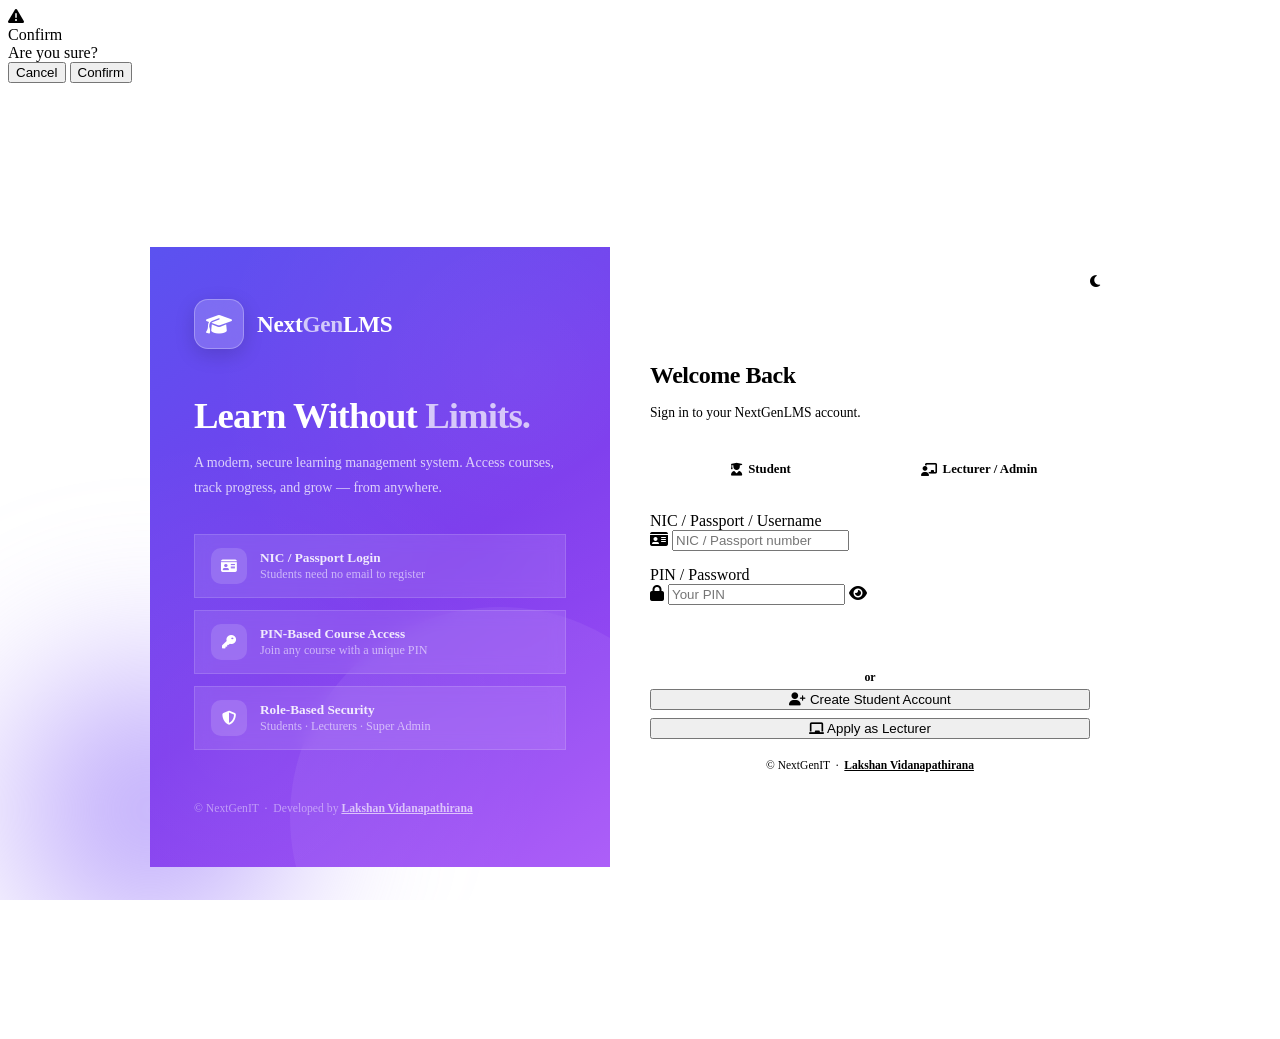
==== index.html @ 4969e079 "NextGenLMS V 1.0" ====
<!DOCTYPE html>
<html lang="en" data-theme="light">
<head>
<meta charset="UTF-8"/>
<meta name="viewport" content="width=device-width,initial-scale=1.0"/>
<title>NextGenLMS — Sign In</title>
<link rel="stylesheet" href="css/vars.css"/>
<link rel="stylesheet" href="css/components.css"/>
<link rel="stylesheet" href="https://cdnjs.cloudflare.com/ajax/libs/font-awesome/6.5.1/css/all.min.css"/>
<style>
.auth-root{min-height:100vh;display:flex;align-items:center;justify-content:center;padding:24px;position:relative;overflow:hidden;background:var(--bg)}
.bg-canvas{position:fixed;inset:0;pointer-events:none;z-index:0;overflow:hidden}
.bg-orb{position:absolute;border-radius:50%;filter:blur(70px)}
.bg-orb.o1{width:620px;height:620px;background:radial-gradient(circle,var(--p) 0%,transparent 65%);top:-200px;right:-150px;animation:orbF 22s ease-in-out infinite}
.bg-orb.o2{width:460px;height:460px;background:radial-gradient(circle,#a78bfa 0%,transparent 65%);bottom:-140px;left:-80px;animation:orbF 28s ease-in-out infinite reverse;animation-delay:-10s}
.bg-orb.o3{width:320px;height:320px;background:radial-gradient(circle,var(--acc) 0%,transparent 65%);top:45%;left:35%;animation:orbF 18s ease-in-out infinite;animation-delay:-6s;opacity:.25}
@keyframes orbF{0%{transform:translate(0,0) scale(1);opacity:.38}33%{transform:translate(28px,-18px) scale(1.06);opacity:.45}66%{transform:translate(-18px,14px) scale(.94);opacity:.3}100%{transform:translate(0,0) scale(1);opacity:.38}}
.bg-grid{position:fixed;inset:0;pointer-events:none;z-index:0;background-image:linear-gradient(var(--b1) 1px,transparent 1px),linear-gradient(90deg,var(--b1) 1px,transparent 1px);background-size:52px 52px;mask-image:radial-gradient(ellipse 80% 80% at 50% 50%,black 0%,transparent 100%)}
.particles{position:fixed;inset:0;pointer-events:none;z-index:0;overflow:hidden}
.particle{position:absolute;border-radius:50%;background:var(--p);opacity:0;animation:pRise linear infinite}
@keyframes pRise{0%{transform:translateY(100vh) scale(0);opacity:0}10%{opacity:.5}90%{opacity:.15}100%{transform:translateY(-10vh) scale(1.2);opacity:0}}
.auth-container{position:relative;z-index:1;display:flex;width:100%;max-width:980px;min-height:620px;border-radius:var(--r-xl);box-shadow:var(--sh-xl),0 0 0 1px var(--b1);overflow:hidden;animation:cIn .6s cubic-bezier(.34,1.56,.64,1) both}
@keyframes cIn{from{opacity:0;transform:scale(.93) translateY(22px)}to{opacity:1;transform:none}}
/* LEFT */
.auth-left{flex:1;background:linear-gradient(145deg,#5b52f0 0%,#7c3aed 55%,#a855f7 100%);padding:52px 44px;display:flex;flex-direction:column;justify-content:space-between;position:relative;overflow:hidden}
.auth-left::before{content:'';position:absolute;inset:0;background-image:radial-gradient(circle at 20% 80%,rgba(255,255,255,.07) 0%,transparent 50%),radial-gradient(circle at 80% 20%,rgba(255,255,255,.05) 0%,transparent 50%)}
.auth-left::after{content:'';position:absolute;width:420px;height:420px;border-radius:50%;background:rgba(255,255,255,.06);bottom:-160px;right:-100px}
.al-top{position:relative;z-index:1}
.al-logo{display:flex;align-items:center;gap:13px;margin-bottom:46px}
.al-logo-ico{width:48px;height:48px;border-radius:14px;background:rgba(255,255,255,.18);backdrop-filter:blur(10px);border:1.5px solid rgba(255,255,255,.28);display:flex;align-items:center;justify-content:center;font-size:1.3rem;color:#fff;box-shadow:0 6px 20px rgba(0,0,0,.15)}
.al-logo-txt{font-size:1.45rem;font-weight:900;color:#fff;letter-spacing:-.01em}
.al-logo-txt span{opacity:.7}
.al-h1{font-size:2.3rem;font-weight:900;color:#fff;line-height:1.15;margin-bottom:14px;letter-spacing:-.025em}
.al-h1 em{font-style:normal;opacity:.7}
.al-p{font-size:.875rem;color:rgba(255,255,255,.75);line-height:1.75;margin-bottom:34px}
.al-feats{display:flex;flex-direction:column;gap:12px}
.al-feat{display:flex;align-items:center;gap:13px;padding:13px 16px;background:rgba(255,255,255,.1);backdrop-filter:blur(8px);border:1px solid rgba(255,255,255,.14);border-radius:var(--r-sm);animation:featSlide .5s cubic-bezier(.4,0,.2,1) both}
.al-feat:nth-child(1){animation-delay:.18s}
.al-feat:nth-child(2){animation-delay:.3s}
.al-feat:nth-child(3){animation-delay:.42s}
@keyframes featSlide{from{opacity:0;transform:translateX(-18px)}to{opacity:1;transform:none}}
.al-feat-ico{width:36px;height:36px;border-radius:10px;background:rgba(255,255,255,.14);display:flex;align-items:center;justify-content:center;font-size:.88rem;color:#fff;flex-shrink:0}
.al-feat-txt{font-size:.83rem;font-weight:600;color:rgba(255,255,255,.88)}
.al-feat-txt span{display:block;font-weight:400;opacity:.65;font-size:.76rem;margin-top:1px}
.al-bot{position:relative;z-index:1;font-size:.73rem;color:rgba(255,255,255,.45)}
.al-bot a{color:rgba(255,255,255,.65);font-weight:700}
/* RIGHT */
.auth-right{width:440px;flex-shrink:0;background:var(--surface);display:flex;flex-direction:column;justify-content:center;padding:44px 40px;overflow-y:auto;position:relative}
.theme-corner{position:absolute;top:18px;right:18px;width:34px;height:34px;border-radius:var(--r-sm);background:var(--surface2);border:1.5px solid var(--b1);color:var(--tx2);cursor:pointer;font-size:.85rem;display:flex;align-items:center;justify-content:center;transition:all var(--t);z-index:10}
.theme-corner:hover{background:var(--surface3);color:var(--p)}
/* Form head */
.fh{margin-bottom:26px}
.fh h2{font-size:1.5rem;font-weight:900;color:var(--tx);margin-bottom:5px;letter-spacing:-.02em}
.fh p{font-size:.85rem;color:var(--tx2);line-height:1.5}
/* Role switcher */
.role-sw{display:flex;background:var(--surface2);border:1.5px solid var(--b1);border-radius:var(--r-sm);padding:4px;gap:4px;margin-bottom:22px}
.role-btn{flex:1;padding:9px 10px;border:none;background:transparent;color:var(--tx2);font-family:var(--ff-body);font-size:.8rem;font-weight:700;cursor:pointer;border-radius:var(--r-xs);transition:all var(--t);display:flex;align-items:center;justify-content:center;gap:6px}
.role-btn.active{background:var(--surface);color:var(--p);box-shadow:var(--sh-sm)}
/* Auth form */
.af{display:flex;flex-direction:column;gap:15px}
/* Submit */
.af-submit{width:100%;padding:13px 20px;font-size:.9rem;font-weight:800;border:none;border-radius:var(--r-sm);cursor:pointer;background:linear-gradient(135deg,var(--p),#8b5cf6);color:#fff;box-shadow:0 6px 24px var(--p-glow);transition:all var(--t);display:flex;align-items:center;justify-content:center;gap:9px;position:relative;overflow:hidden;letter-spacing:.01em;margin-top:4px}
.af-submit::before{content:'';position:absolute;inset:0;background:linear-gradient(90deg,transparent,rgba(255,255,255,.18),transparent);transform:translateX(-100%);transition:transform .55s}
.af-submit:hover::before{transform:translateX(100%)}
.af-submit:hover{box-shadow:0 10px 36px var(--p-glow);transform:translateY(-1px)}
.af-submit:active{transform:scale(.98)}
.af-submit:disabled{opacity:.5;cursor:not-allowed;transform:none;box-shadow:none}
/* Divider */
.af-div{display:flex;align-items:center;gap:12px;font-size:.74rem;color:var(--tx3);font-weight:600;margin:4px 0}
.af-div::before,.af-div::after{content:'';flex:1;height:1px;background:var(--b1)}
/* Switch */
.af-sw{text-align:center;font-size:.81rem;color:var(--tx2);margin-top:16px}
.af-sw a{color:var(--p);font-weight:700;cursor:pointer;transition:opacity var(--t)}
.af-sw a:hover{opacity:.75;text-decoration:underline}
/* Info banner */
.info-ban{background:rgba(255,201,60,.07);border:1px solid rgba(255,201,60,.22);border-radius:var(--r-sm);padding:12px 14px;font-size:.81rem;color:var(--tx2);line-height:1.55;display:flex;gap:9px;align-items:flex-start;margin-bottom:14px}
.info-ban i{color:var(--warning);flex-shrink:0;margin-top:1px}
/* View hide */
[data-view].hidden{display:none!important}
/* Mobile */
@media(max-width:820px){.auth-left{display:none}.auth-right{width:100%;padding:36px 28px;border-radius:0;min-height:100vh;justify-content:flex-start;padding-top:64px}.auth-container{border-radius:0;min-height:100vh;box-shadow:none}.auth-root{padding:0}}
@media(max-width:420px){.auth-right{padding:28px 18px;padding-top:54px}}
</style>
</head>
<body data-page="auth">
<div id="toast-wrap"></div>
<div class="confirm-overlay" id="conf-overlay">
  <div class="confirm-box">
    <div class="confirm-icon-ring danger"><i class="fa-solid fa-triangle-exclamation"></i></div>
    <div class="confirm-title" id="conf-title">Confirm</div>
    <div class="confirm-msg" id="conf-msg">Are you sure?</div>
    <div class="confirm-actions">
      <button class="btn btn-ghost" id="conf-cancel">Cancel</button>
      <button class="btn btn-danger" id="conf-ok">Confirm</button>
    </div>
  </div>
</div>
<div id="modals-root"></div>
<div id="sb-overlay" class="sb-overlay" onclick="closeSidebar()"></div>

<div class="bg-canvas">
  <div class="bg-orb o1"></div>
  <div class="bg-orb o2"></div>
  <div class="bg-orb o3"></div>
</div>
<div class="bg-grid"></div>
<div class="particles" id="particles"></div>

<div class="auth-root">
  <div class="auth-container">

    <!-- LEFT BRANDING -->
    <div class="auth-left">
      <div class="al-top">
        <div class="al-logo">
          <div class="al-logo-ico"><i class="fa-solid fa-graduation-cap"></i></div>
          <div class="al-logo-txt">Next<span>Gen</span>LMS</div>
        </div>
        <div class="al-h1">Learn Without <em>Limits.</em></div>
        <div class="al-p">A modern, secure learning management system. Access courses, track progress, and grow — from anywhere.</div>
        <div class="al-feats">
          <div class="al-feat">
            <div class="al-feat-ico"><i class="fa-solid fa-id-card"></i></div>
            <div class="al-feat-txt">NIC / Passport Login<span>Students need no email to register</span></div>
          </div>
          <div class="al-feat">
            <div class="al-feat-ico"><i class="fa-solid fa-key"></i></div>
            <div class="al-feat-txt">PIN-Based Course Access<span>Join any course with a unique PIN</span></div>
          </div>
          <div class="al-feat">
            <div class="al-feat-ico"><i class="fa-solid fa-shield-halved"></i></div>
            <div class="al-feat-txt">Role-Based Security<span>Students · Lecturers · Super Admin</span></div>
          </div>
        </div>
      </div>
      <div class="al-bot">
        © <span class="auto-year"></span> NextGenIT &nbsp;·&nbsp; Developed by
        <a href="https://lakshan.vercel.app/" target="_blank">Lakshan Vidanapathirana</a>
      </div>
    </div>

    <!-- RIGHT FORM -->
    <div class="auth-right">
      <button class="theme-corner" onclick="toggleTheme()" title="Toggle theme">
        <i class="fa-solid fa-moon" data-theme-icon></i>
      </button>

      <!-- ══ LOGIN ══ -->
      <div data-view="login">
        <div class="fh">
          <h2 id="form-title">Welcome Back</h2>
          <p id="form-sub">Sign in to your NextGenLMS account.</p>
        </div>
        <div class="role-sw">
          <button class="role-btn active" onclick="setLoginRole('student',this)">
            <i class="fa-solid fa-user-graduate"></i> Student
          </button>
          <button class="role-btn" onclick="setLoginRole('admin',this)">
            <i class="fa-solid fa-chalkboard-user"></i> Lecturer / Admin
          </button>
        </div>
        <div class="af">
          <div class="field">
            <label>NIC / Passport / Username</label>
            <div class="input-wrap">
              <i class="iico fa-solid fa-id-card"></i>
              <input class="input" id="l-id" type="text" placeholder="NIC / Passport number" autocomplete="username"/>
            </div>
          </div>
          <div class="field">
            <label>PIN / Password</label>
            <div class="input-wrap">
              <i class="iico fa-solid fa-lock"></i>
              <input class="input" id="l-pw" type="password" placeholder="Your PIN" autocomplete="current-password"/>
              <i class="fa-solid fa-eye input-suffix" onclick="togglePw('l-pw',this)"></i>
            </div>
          </div>
          <button class="af-submit" id="login-btn" onclick="doLogin()">
            <i class="fa-solid fa-right-to-bracket"></i> Sign In
          </button>
        </div>
        <div class="af-div">or</div>
        <div style="display:flex;flex-direction:column;gap:8px">
          <button class="btn btn-ghost btn-full" onclick="showView('reg-student')">
            <i class="fa-solid fa-user-plus"></i> Create Student Account
          </button>
          <button class="btn btn-glass btn-full" onclick="showView('reg-lecturer')">
            <i class="fa-solid fa-chalkboard"></i> Apply as Lecturer
          </button>
        </div>
        <div style="text-align:center;margin-top:20px;font-size:.72rem;color:var(--tx3)">
          © <span class="auto-year"></span> NextGenIT &nbsp;·&nbsp;
          <a href="https://lakshan.vercel.app/" target="_blank" style="color:var(--p);font-weight:700">Lakshan Vidanapathirana</a>
        </div>
      </div>

      <!-- ══ STUDENT REGISTER ══ -->
      <div data-view="reg-student" class="hidden">
        <div class="fh"><h2>Create Account</h2><p>Register with your NIC or Passport number.</p></div>
        <div class="af">
          <div class="field">
            <label>Full Name *</label>
            <div class="input-wrap"><i class="iico fa-solid fa-user"></i>
              <input class="input" id="sr-name" type="text" placeholder="e.g. Kavindu Perera"/>
            </div>
          </div>
          <div class="field">
            <label>NIC or Passport Number *</label>
            <div class="input-wrap"><i class="iico fa-solid fa-id-card"></i>
              <input class="input" id="sr-nic" type="text" placeholder="e.g. 200012345678"/>
            </div>
            <span class="hint">This becomes your login ID</span>
          </div>
          <div class="field">
            <label>Email <span style="font-weight:400;color:var(--tx3)">(optional)</span></label>
            <div class="input-wrap"><i class="iico fa-solid fa-envelope"></i>
              <input class="input" id="sr-email" type="email" placeholder="your@email.com"/>
            </div>
          </div>
          <div class="form-grid-2">
            <div class="field">
              <label>Create PIN *</label>
              <div class="input-wrap"><i class="iico fa-solid fa-key"></i>
                <input class="input" id="sr-pin" type="password" placeholder="Min 4 chars"/>
                <i class="fa-solid fa-eye input-suffix" onclick="togglePw('sr-pin',this)"></i>
              </div>
              <div class="pw-strength" id="sr-pw-strength">
                <div class="pw-bar"></div><div class="pw-bar"></div>
                <div class="pw-bar"></div><div class="pw-bar"></div>
              </div>
            </div>
            <div class="field">
              <label>Confirm PIN *</label>
              <div class="input-wrap"><i class="iico fa-solid fa-key"></i>
                <input class="input" id="sr-pin2" type="password" placeholder="Repeat"/>
              </div>
            </div>
          </div>
          <button class="af-submit" id="sreg-btn" onclick="doStudentRegister()">
            <i class="fa-solid fa-user-plus"></i> Create Account
          </button>
        </div>
        <div class="af-sw">Already have an account? <a onclick="showView('login')">Sign in</a></div>
      </div>

      <!-- ══ LECTURER REGISTER ══ -->
      <div data-view="reg-lecturer" class="hidden">
        <div class="fh"><h2>Apply as Lecturer</h2><p>Submit your application for Super Admin review.</p></div>
        <div class="info-ban">
          <i class="fa-solid fa-circle-info"></i>
          <span>After approval, a Super Admin will assign you an <strong>Admin ID</strong> to activate your account.</span>
        </div>
        <div class="af">
          <div class="form-grid-2">
            <div class="field"><label>Full Name *</label>
              <div class="input-wrap"><i class="iico fa-solid fa-user"></i>
                <input class="input" id="lr-name" type="text" placeholder="Dr. Jane Smith"/>
              </div>
            </div>
            <div class="field"><label>Username *</label>
              <div class="input-wrap"><i class="iico fa-solid fa-at"></i>
                <input class="input" id="lr-user" type="text" placeholder="jsmith"/>
              </div>
            </div>
          </div>
          <div class="form-grid-2">
            <div class="field"><label>Email</label>
              <div class="input-wrap"><i class="iico fa-solid fa-envelope"></i>
                <input class="input" id="lr-email" type="email" placeholder="lecturer@uni.edu"/>
              </div>
            </div>
            <div class="field"><label>Department</label>
              <div class="input-wrap"><i class="iico fa-solid fa-building"></i>
                <input class="input" id="lr-dept" type="text" placeholder="CS / Maths..."/>
              </div>
            </div>
          </div>
          <div class="form-grid-2">
            <div class="field"><label>Password *</label>
              <div class="input-wrap"><i class="iico fa-solid fa-lock"></i>
                <input class="input" id="lr-pw" type="password" placeholder="Min 6 chars"/>
                <i class="fa-solid fa-eye input-suffix" onclick="togglePw('lr-pw',this)"></i>
              </div>
              <div class="pw-strength" id="lr-pw-strength">
                <div class="pw-bar"></div><div class="pw-bar"></div>
                <div class="pw-bar"></div><div class="pw-bar"></div>
              </div>
            </div>
            <div class="field"><label>Confirm *</label>
              <div class="input-wrap"><i class="iico fa-solid fa-lock"></i>
                <input class="input" id="lr-pw2" type="password" placeholder="Repeat"/>
              </div>
            </div>
          </div>
          <button class="af-submit" id="lreg-btn" onclick="doLecturerRegister()">
            <i class="fa-solid fa-paper-plane"></i> Submit Application
          </button>
        </div>
        <div class="af-sw">Already approved? <a onclick="showView('login')">Sign in</a> &nbsp;·&nbsp; <a onclick="showView('reg-student')">Student register</a></div>
      </div>

    </div>
  </div>
</div>

<script src="js/core.js"></script>
<script src="js/auth.js"></script>
<script>
// Animated particles
(function(){
  const c = document.getElementById('particles');
  for(let i=0;i<20;i++){
    const p=document.createElement('div');
    p.className='particle';
    const s=Math.random()*5+2;
    p.style.cssText=`width:${s}px;height:${s}px;left:${Math.random()*100}%;animation-duration:${Math.random()*14+10}s;animation-delay:${Math.random()*-20}s`;
    c.appendChild(p);
  }
})();
</script>
</body>
</html>
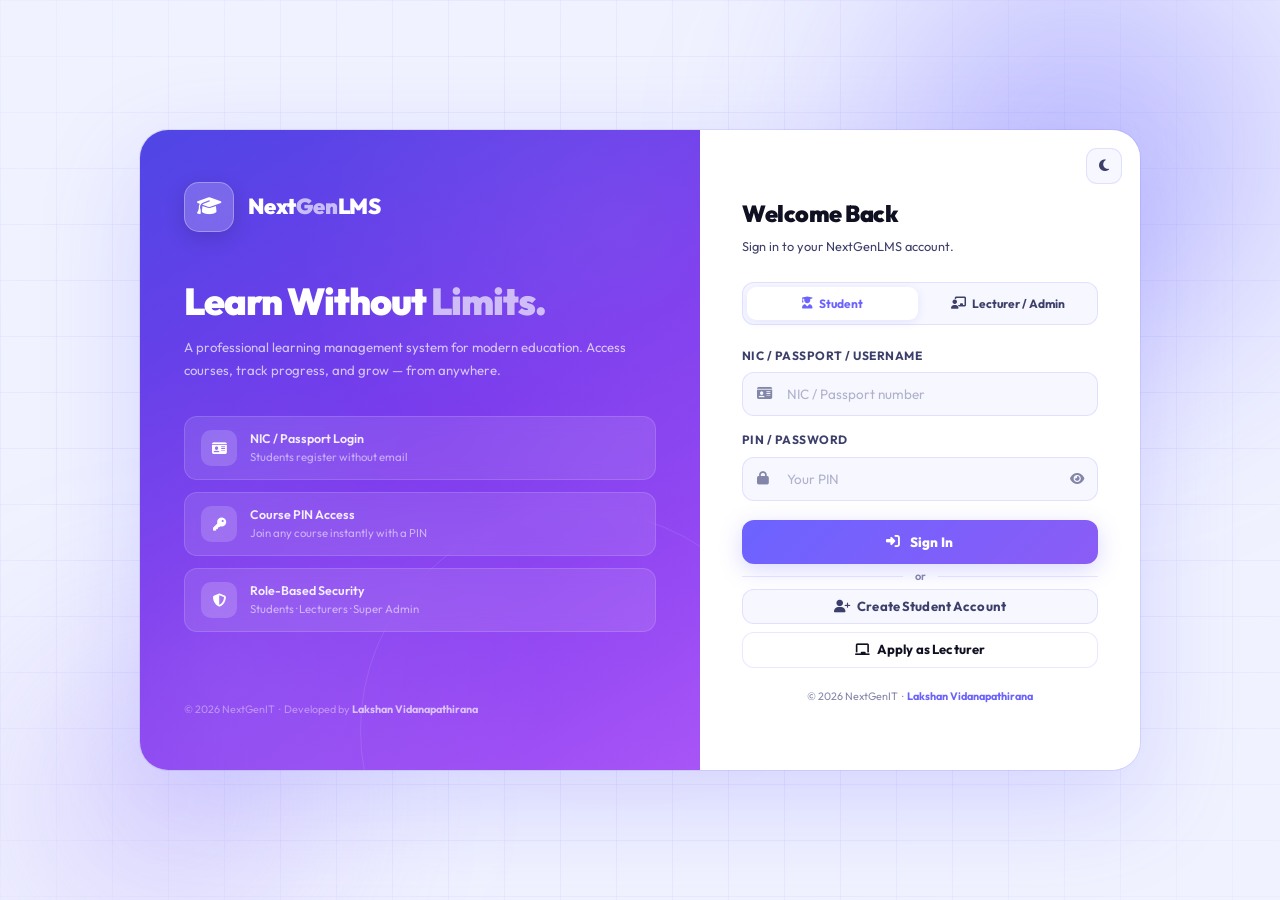
==== commit b10ad682: "NextGenLMS v4.0" ====
--- a/index.html
+++ b/index.html
@@ -8,78 +8,94 @@
 <link rel="stylesheet" href="css/components.css"/>
 <link rel="stylesheet" href="https://cdnjs.cloudflare.com/ajax/libs/font-awesome/6.5.1/css/all.min.css"/>
 <style>
-.auth-root{min-height:100vh;display:flex;align-items:center;justify-content:center;padding:24px;position:relative;overflow:hidden;background:var(--bg)}
-.bg-canvas{position:fixed;inset:0;pointer-events:none;z-index:0;overflow:hidden}
-.bg-orb{position:absolute;border-radius:50%;filter:blur(70px)}
-.bg-orb.o1{width:620px;height:620px;background:radial-gradient(circle,var(--p) 0%,transparent 65%);top:-200px;right:-150px;animation:orbF 22s ease-in-out infinite}
-.bg-orb.o2{width:460px;height:460px;background:radial-gradient(circle,#a78bfa 0%,transparent 65%);bottom:-140px;left:-80px;animation:orbF 28s ease-in-out infinite reverse;animation-delay:-10s}
-.bg-orb.o3{width:320px;height:320px;background:radial-gradient(circle,var(--acc) 0%,transparent 65%);top:45%;left:35%;animation:orbF 18s ease-in-out infinite;animation-delay:-6s;opacity:.25}
-@keyframes orbF{0%{transform:translate(0,0) scale(1);opacity:.38}33%{transform:translate(28px,-18px) scale(1.06);opacity:.45}66%{transform:translate(-18px,14px) scale(.94);opacity:.3}100%{transform:translate(0,0) scale(1);opacity:.38}}
-.bg-grid{position:fixed;inset:0;pointer-events:none;z-index:0;background-image:linear-gradient(var(--b1) 1px,transparent 1px),linear-gradient(90deg,var(--b1) 1px,transparent 1px);background-size:52px 52px;mask-image:radial-gradient(ellipse 80% 80% at 50% 50%,black 0%,transparent 100%)}
-.particles{position:fixed;inset:0;pointer-events:none;z-index:0;overflow:hidden}
-.particle{position:absolute;border-radius:50%;background:var(--p);opacity:0;animation:pRise linear infinite}
-@keyframes pRise{0%{transform:translateY(100vh) scale(0);opacity:0}10%{opacity:.5}90%{opacity:.15}100%{transform:translateY(-10vh) scale(1.2);opacity:0}}
-.auth-container{position:relative;z-index:1;display:flex;width:100%;max-width:980px;min-height:620px;border-radius:var(--r-xl);box-shadow:var(--sh-xl),0 0 0 1px var(--b1);overflow:hidden;animation:cIn .6s cubic-bezier(.34,1.56,.64,1) both}
-@keyframes cIn{from{opacity:0;transform:scale(.93) translateY(22px)}to{opacity:1;transform:none}}
-/* LEFT */
-.auth-left{flex:1;background:linear-gradient(145deg,#5b52f0 0%,#7c3aed 55%,#a855f7 100%);padding:52px 44px;display:flex;flex-direction:column;justify-content:space-between;position:relative;overflow:hidden}
-.auth-left::before{content:'';position:absolute;inset:0;background-image:radial-gradient(circle at 20% 80%,rgba(255,255,255,.07) 0%,transparent 50%),radial-gradient(circle at 80% 20%,rgba(255,255,255,.05) 0%,transparent 50%)}
-.auth-left::after{content:'';position:absolute;width:420px;height:420px;border-radius:50%;background:rgba(255,255,255,.06);bottom:-160px;right:-100px}
-.al-top{position:relative;z-index:1}
-.al-logo{display:flex;align-items:center;gap:13px;margin-bottom:46px}
-.al-logo-ico{width:48px;height:48px;border-radius:14px;background:rgba(255,255,255,.18);backdrop-filter:blur(10px);border:1.5px solid rgba(255,255,255,.28);display:flex;align-items:center;justify-content:center;font-size:1.3rem;color:#fff;box-shadow:0 6px 20px rgba(0,0,0,.15)}
-.al-logo-txt{font-size:1.45rem;font-weight:900;color:#fff;letter-spacing:-.01em}
-.al-logo-txt span{opacity:.7}
-.al-h1{font-size:2.3rem;font-weight:900;color:#fff;line-height:1.15;margin-bottom:14px;letter-spacing:-.025em}
-.al-h1 em{font-style:normal;opacity:.7}
-.al-p{font-size:.875rem;color:rgba(255,255,255,.75);line-height:1.75;margin-bottom:34px}
-.al-feats{display:flex;flex-direction:column;gap:12px}
-.al-feat{display:flex;align-items:center;gap:13px;padding:13px 16px;background:rgba(255,255,255,.1);backdrop-filter:blur(8px);border:1px solid rgba(255,255,255,.14);border-radius:var(--r-sm);animation:featSlide .5s cubic-bezier(.4,0,.2,1) both}
-.al-feat:nth-child(1){animation-delay:.18s}
-.al-feat:nth-child(2){animation-delay:.3s}
-.al-feat:nth-child(3){animation-delay:.42s}
-@keyframes featSlide{from{opacity:0;transform:translateX(-18px)}to{opacity:1;transform:none}}
-.al-feat-ico{width:36px;height:36px;border-radius:10px;background:rgba(255,255,255,.14);display:flex;align-items:center;justify-content:center;font-size:.88rem;color:#fff;flex-shrink:0}
-.al-feat-txt{font-size:.83rem;font-weight:600;color:rgba(255,255,255,.88)}
-.al-feat-txt span{display:block;font-weight:400;opacity:.65;font-size:.76rem;margin-top:1px}
-.al-bot{position:relative;z-index:1;font-size:.73rem;color:rgba(255,255,255,.45)}
-.al-bot a{color:rgba(255,255,255,.65);font-weight:700}
-/* RIGHT */
-.auth-right{width:440px;flex-shrink:0;background:var(--surface);display:flex;flex-direction:column;justify-content:center;padding:44px 40px;overflow-y:auto;position:relative}
-.theme-corner{position:absolute;top:18px;right:18px;width:34px;height:34px;border-radius:var(--r-sm);background:var(--surface2);border:1.5px solid var(--b1);color:var(--tx2);cursor:pointer;font-size:.85rem;display:flex;align-items:center;justify-content:center;transition:all var(--t);z-index:10}
-.theme-corner:hover{background:var(--surface3);color:var(--p)}
+*,*::before,*::after{box-sizing:border-box;margin:0;padding:0}
+body{font-family:var(--ff-body);background:var(--bg);color:var(--tx);min-height:100vh;overflow-x:hidden}
+
+/* ── ANIMATED BACKGROUND ── */
+.bg-wrap{position:fixed;inset:0;z-index:0;overflow:hidden;pointer-events:none}
+.orb{position:absolute;border-radius:50%;filter:blur(80px);animation:orbPulse ease-in-out infinite}
+.orb1{width:700px;height:700px;background:radial-gradient(circle,rgba(108,99,255,.45) 0%,transparent 65%);top:-200px;right:-150px;animation-duration:20s}
+.orb2{width:500px;height:500px;background:radial-gradient(circle,rgba(167,139,250,.35) 0%,transparent 65%);bottom:-150px;left:-80px;animation-duration:26s;animation-delay:-9s}
+.orb3{width:350px;height:350px;background:radial-gradient(circle,rgba(255,107,107,.25) 0%,transparent 65%);top:40%;left:35%;animation-duration:17s;animation-delay:-4s}
+@keyframes orbPulse{0%{transform:translate(0,0) scale(1)}33%{transform:translate(24px,-18px) scale(1.07)}66%{transform:translate(-18px,14px) scale(.93)}100%{transform:translate(0,0) scale(1)}}
+.bg-grid{position:fixed;inset:0;z-index:0;pointer-events:none;background-image:linear-gradient(var(--b1) 1px,transparent 1px),linear-gradient(90deg,var(--b1) 1px,transparent 1px);background-size:56px 56px;mask-image:radial-gradient(ellipse 85% 85% at 50% 50%,black 0%,transparent 100%)}
+.particle{position:absolute;border-radius:50%;background:var(--p);opacity:0;animation:pUp linear infinite}
+@keyframes pUp{0%{transform:translateY(100vh) scale(0);opacity:0}8%{opacity:.55}92%{opacity:.1}100%{transform:translateY(-8vh) scale(1.3);opacity:0}}
+
+/* ── LAYOUT ── */
+.auth-page{min-height:100vh;display:flex;align-items:center;justify-content:center;padding:24px;position:relative;z-index:1}
+.auth-card{display:flex;width:100%;max-width:1000px;min-height:640px;border-radius:28px;overflow:hidden;box-shadow:0 32px 100px rgba(108,99,255,.22),0 0 0 1px var(--b1);animation:cardIn .65s cubic-bezier(.34,1.56,.64,1) both}
+@keyframes cardIn{from{opacity:0;transform:scale(.92) translateY(24px)}to{opacity:1;transform:none}}
+
+/* ── LEFT BRAND PANEL ── */
+.brand-panel{flex:1;background:linear-gradient(150deg,#4f46e5 0%,#7c3aed 50%,#a855f7 100%);padding:52px 44px;display:flex;flex-direction:column;justify-content:space-between;position:relative;overflow:hidden}
+.brand-panel::before{content:'';position:absolute;inset:0;background-image:radial-gradient(circle at 15% 85%,rgba(255,255,255,.08) 0%,transparent 45%),radial-gradient(circle at 85% 15%,rgba(255,255,255,.06) 0%,transparent 45%)}
+.brand-panel::after{content:'';position:absolute;width:440px;height:440px;border-radius:50%;border:1px solid rgba(255,255,255,.1);bottom:-180px;right:-100px}
+.bp-inner{position:relative;z-index:1}
+.bp-logo{display:flex;align-items:center;gap:14px;margin-bottom:48px;animation:slideR .5s .1s both}
+.bp-logo-ico{width:50px;height:50px;border-radius:15px;background:rgba(255,255,255,.2);backdrop-filter:blur(10px);border:1.5px solid rgba(255,255,255,.3);display:flex;align-items:center;justify-content:center;font-size:1.3rem;color:#fff;box-shadow:0 6px 20px rgba(0,0,0,.15)}
+.bp-logo-txt{font-size:1.45rem;font-weight:900;color:#fff;letter-spacing:-.01em}
+.bp-logo-txt span{opacity:.65}
+.bp-h1{font-size:2.5rem;font-weight:900;color:#fff;line-height:1.12;letter-spacing:-.03em;margin-bottom:14px;animation:slideR .5s .18s both}
+.bp-h1 em{font-style:normal;opacity:.65}
+.bp-p{font-size:.88rem;color:rgba(255,255,255,.7);line-height:1.75;margin-bottom:34px;animation:slideR .5s .26s both}
+.bp-feats{display:flex;flex-direction:column;gap:12px}
+.bp-feat{display:flex;align-items:center;gap:13px;padding:13px 16px;background:rgba(255,255,255,.1);backdrop-filter:blur(8px);border:1px solid rgba(255,255,255,.14);border-radius:13px;animation:slideR .5s both}
+.bp-feat:nth-child(1){animation-delay:.34s}
+.bp-feat:nth-child(2){animation-delay:.44s}
+.bp-feat:nth-child(3){animation-delay:.54s}
+@keyframes slideR{from{opacity:0;transform:translateX(-20px)}to{opacity:1;transform:none}}
+.bp-feat-ico{width:36px;height:36px;border-radius:10px;background:rgba(255,255,255,.16);display:flex;align-items:center;justify-content:center;font-size:.88rem;color:#fff;flex-shrink:0}
+.bp-feat-txt{font-size:.83rem;font-weight:600;color:rgba(255,255,255,.9);line-height:1.4}
+.bp-feat-txt span{display:block;font-weight:400;opacity:.6;font-size:.76rem;margin-top:2px}
+.bp-foot{position:relative;z-index:1;font-size:.72rem;color:rgba(255,255,255,.4)}
+.bp-foot a{color:rgba(255,255,255,.65);font-weight:700}
+
+/* ── RIGHT FORM PANEL ── */
+.form-panel{width:440px;flex-shrink:0;background:var(--surface);display:flex;flex-direction:column;justify-content:center;padding:46px 42px;overflow-y:auto;position:relative}
+.theme-toggle{position:absolute;top:18px;right:18px;width:36px;height:36px;border-radius:11px;background:var(--surface2);border:1.5px solid var(--b1);color:var(--tx2);cursor:pointer;font-size:.9rem;display:flex;align-items:center;justify-content:center;transition:all .2s;z-index:10}
+.theme-toggle:hover{background:var(--p-glass);color:var(--p);border-color:var(--b2)}
+
 /* Form head */
-.fh{margin-bottom:26px}
-.fh h2{font-size:1.5rem;font-weight:900;color:var(--tx);margin-bottom:5px;letter-spacing:-.02em}
-.fh p{font-size:.85rem;color:var(--tx2);line-height:1.5}
-/* Role switcher */
-.role-sw{display:flex;background:var(--surface2);border:1.5px solid var(--b1);border-radius:var(--r-sm);padding:4px;gap:4px;margin-bottom:22px}
-.role-btn{flex:1;padding:9px 10px;border:none;background:transparent;color:var(--tx2);font-family:var(--ff-body);font-size:.8rem;font-weight:700;cursor:pointer;border-radius:var(--r-xs);transition:all var(--t);display:flex;align-items:center;justify-content:center;gap:6px}
-.role-btn.active{background:var(--surface);color:var(--p);box-shadow:var(--sh-sm)}
-/* Auth form */
-.af{display:flex;flex-direction:column;gap:15px}
+.fhd{margin-bottom:26px}
+.fhd h2{font-size:1.55rem;font-weight:900;color:var(--tx);margin-bottom:5px;letter-spacing:-.02em}
+.fhd p{font-size:.85rem;color:var(--tx2);line-height:1.5}
+
+/* Role tabs */
+.role-tabs{display:flex;background:var(--surface2);border:1.5px solid var(--b1);border-radius:12px;padding:4px;gap:4px;margin-bottom:22px}
+.role-tab{flex:1;padding:9px 10px;border:none;background:transparent;color:var(--tx2);font-family:var(--ff-body);font-size:.8rem;font-weight:700;cursor:pointer;border-radius:9px;transition:all .2s;display:flex;align-items:center;justify-content:center;gap:6px}
+.role-tab.active{background:var(--surface);color:var(--p);box-shadow:0 2px 10px var(--p-glass)}
+
+/* Fields */
+.auth-fields{display:flex;flex-direction:column;gap:15px}
+
 /* Submit */
-.af-submit{width:100%;padding:13px 20px;font-size:.9rem;font-weight:800;border:none;border-radius:var(--r-sm);cursor:pointer;background:linear-gradient(135deg,var(--p),#8b5cf6);color:#fff;box-shadow:0 6px 24px var(--p-glow);transition:all var(--t);display:flex;align-items:center;justify-content:center;gap:9px;position:relative;overflow:hidden;letter-spacing:.01em;margin-top:4px}
-.af-submit::before{content:'';position:absolute;inset:0;background:linear-gradient(90deg,transparent,rgba(255,255,255,.18),transparent);transform:translateX(-100%);transition:transform .55s}
-.af-submit:hover::before{transform:translateX(100%)}
-.af-submit:hover{box-shadow:0 10px 36px var(--p-glow);transform:translateY(-1px)}
-.af-submit:active{transform:scale(.98)}
-.af-submit:disabled{opacity:.5;cursor:not-allowed;transform:none;box-shadow:none}
+.auth-btn{width:100%;padding:13px;font-size:.9rem;font-weight:800;border:none;border-radius:12px;cursor:pointer;background:linear-gradient(135deg,var(--p),#8b5cf6);color:#fff;box-shadow:0 6px 22px var(--p-glow);transition:all .22s;display:flex;align-items:center;justify-content:center;gap:9px;position:relative;overflow:hidden;margin-top:4px;letter-spacing:.01em}
+.auth-btn::before{content:'';position:absolute;inset:0;background:linear-gradient(90deg,transparent,rgba(255,255,255,.18),transparent);transform:translateX(-100%);transition:transform .5s}
+.auth-btn:hover::before{transform:translateX(100%)}
+.auth-btn:hover{box-shadow:0 10px 36px var(--p-glow);transform:translateY(-1px)}
+.auth-btn:active{transform:scale(.98)}
+.auth-btn:disabled{opacity:.5;cursor:not-allowed;transform:none;box-shadow:none}
+
 /* Divider */
-.af-div{display:flex;align-items:center;gap:12px;font-size:.74rem;color:var(--tx3);font-weight:600;margin:4px 0}
-.af-div::before,.af-div::after{content:'';flex:1;height:1px;background:var(--b1)}
-/* Switch */
-.af-sw{text-align:center;font-size:.81rem;color:var(--tx2);margin-top:16px}
-.af-sw a{color:var(--p);font-weight:700;cursor:pointer;transition:opacity var(--t)}
-.af-sw a:hover{opacity:.75;text-decoration:underline}
-/* Info banner */
-.info-ban{background:rgba(255,201,60,.07);border:1px solid rgba(255,201,60,.22);border-radius:var(--r-sm);padding:12px 14px;font-size:.81rem;color:var(--tx2);line-height:1.55;display:flex;gap:9px;align-items:flex-start;margin-bottom:14px}
-.info-ban i{color:var(--warning);flex-shrink:0;margin-top:1px}
-/* View hide */
+.or-div{display:flex;align-items:center;gap:12px;font-size:.74rem;color:var(--tx3);font-weight:600;margin:4px 0}
+.or-div::before,.or-div::after{content:'';flex:1;height:1px;background:var(--b1)}
+
+/* Switch text */
+.auth-sw{text-align:center;font-size:.82rem;color:var(--tx2);margin-top:16px}
+.auth-sw a{color:var(--p);font-weight:700;cursor:pointer;transition:opacity .2s}
+.auth-sw a:hover{opacity:.7;text-decoration:underline}
+
+/* Info box */
+.info-box{background:rgba(255,201,60,.07);border:1px solid rgba(255,201,60,.22);border-radius:10px;padding:12px 14px;font-size:.8rem;color:var(--tx2);line-height:1.55;display:flex;gap:9px;align-items:flex-start;margin-bottom:14px}
+.info-box i{color:var(--warning);flex-shrink:0;margin-top:1px}
+
+/* View */
 [data-view].hidden{display:none!important}
+
 /* Mobile */
-@media(max-width:820px){.auth-left{display:none}.auth-right{width:100%;padding:36px 28px;border-radius:0;min-height:100vh;justify-content:flex-start;padding-top:64px}.auth-container{border-radius:0;min-height:100vh;box-shadow:none}.auth-root{padding:0}}
-@media(max-width:420px){.auth-right{padding:28px 18px;padding-top:54px}}
+@media(max-width:820px){.brand-panel{display:none}.form-panel{width:100%;padding:36px 26px;border-radius:0;min-height:100vh;justify-content:flex-start;padding-top:64px}.auth-card{border-radius:0;min-height:100vh;box-shadow:none}.auth-page{padding:0}}
+@media(max-width:420px){.form-panel{padding:28px 18px;padding-top:54px}}
 </style>
 </head>
 <body data-page="auth">
@@ -98,95 +114,75 @@
 <div id="modals-root"></div>
 <div id="sb-overlay" class="sb-overlay" onclick="closeSidebar()"></div>
 
-<div class="bg-canvas">
-  <div class="bg-orb o1"></div>
-  <div class="bg-orb o2"></div>
-  <div class="bg-orb o3"></div>
+<!-- BG -->
+<div class="bg-wrap">
+  <div class="orb orb1"></div>
+  <div class="orb orb2"></div>
+  <div class="orb orb3"></div>
 </div>
 <div class="bg-grid"></div>
-<div class="particles" id="particles"></div>
-
-<div class="auth-root">
-  <div class="auth-container">
-
-    <!-- LEFT BRANDING -->
-    <div class="auth-left">
-      <div class="al-top">
-        <div class="al-logo">
-          <div class="al-logo-ico"><i class="fa-solid fa-graduation-cap"></i></div>
-          <div class="al-logo-txt">Next<span>Gen</span>LMS</div>
-        </div>
-        <div class="al-h1">Learn Without <em>Limits.</em></div>
-        <div class="al-p">A modern, secure learning management system. Access courses, track progress, and grow — from anywhere.</div>
-        <div class="al-feats">
-          <div class="al-feat">
-            <div class="al-feat-ico"><i class="fa-solid fa-id-card"></i></div>
-            <div class="al-feat-txt">NIC / Passport Login<span>Students need no email to register</span></div>
-          </div>
-          <div class="al-feat">
-            <div class="al-feat-ico"><i class="fa-solid fa-key"></i></div>
-            <div class="al-feat-txt">PIN-Based Course Access<span>Join any course with a unique PIN</span></div>
-          </div>
-          <div class="al-feat">
-            <div class="al-feat-ico"><i class="fa-solid fa-shield-halved"></i></div>
-            <div class="al-feat-txt">Role-Based Security<span>Students · Lecturers · Super Admin</span></div>
-          </div>
-        </div>
-      </div>
-      <div class="al-bot">
+<div id="particles-wrap" style="position:fixed;inset:0;pointer-events:none;z-index:0;overflow:hidden"></div>
+
+<div class="auth-page">
+  <div class="auth-card">
+
+    <!-- BRAND -->
+    <div class="brand-panel">
+      <div class="bp-inner">
+        <div class="bp-logo">
+          <div class="bp-logo-ico"><i class="fa-solid fa-graduation-cap"></i></div>
+          <div class="bp-logo-txt">Next<span>Gen</span>LMS</div>
+        </div>
+        <div class="bp-h1">Learn Without <em>Limits.</em></div>
+        <div class="bp-p">A professional learning management system for modern education. Access courses, track progress, and grow — from anywhere.</div>
+        <div class="bp-feats">
+          <div class="bp-feat"><div class="bp-feat-ico"><i class="fa-solid fa-id-card"></i></div><div class="bp-feat-txt">NIC / Passport Login<span>Students register without email</span></div></div>
+          <div class="bp-feat"><div class="bp-feat-ico"><i class="fa-solid fa-key"></i></div><div class="bp-feat-txt">Course PIN Access<span>Join any course instantly with a PIN</span></div></div>
+          <div class="bp-feat"><div class="bp-feat-ico"><i class="fa-solid fa-shield-halved"></i></div><div class="bp-feat-txt">Role-Based Security<span>Students · Lecturers · Super Admin</span></div></div>
+        </div>
+      </div>
+      <div class="bp-foot">
         © <span class="auto-year"></span> NextGenIT &nbsp;·&nbsp; Developed by
         <a href="https://lakshan.vercel.app/" target="_blank">Lakshan Vidanapathirana</a>
       </div>
     </div>
 
-    <!-- RIGHT FORM -->
-    <div class="auth-right">
-      <button class="theme-corner" onclick="toggleTheme()" title="Toggle theme">
+    <!-- FORM PANEL -->
+    <div class="form-panel">
+      <button class="theme-toggle" onclick="toggleTheme()" title="Toggle theme">
         <i class="fa-solid fa-moon" data-theme-icon></i>
       </button>
 
-      <!-- ══ LOGIN ══ -->
+      <!-- ═══ LOGIN ═══ -->
       <div data-view="login">
-        <div class="fh">
+        <div class="fhd">
           <h2 id="form-title">Welcome Back</h2>
           <p id="form-sub">Sign in to your NextGenLMS account.</p>
         </div>
-        <div class="role-sw">
-          <button class="role-btn active" onclick="setLoginRole('student',this)">
-            <i class="fa-solid fa-user-graduate"></i> Student
-          </button>
-          <button class="role-btn" onclick="setLoginRole('admin',this)">
-            <i class="fa-solid fa-chalkboard-user"></i> Lecturer / Admin
-          </button>
-        </div>
-        <div class="af">
+        <div class="role-tabs">
+          <button class="role-tab active" onclick="setLoginRole('student',this)"><i class="fa-solid fa-user-graduate"></i> Student</button>
+          <button class="role-tab" onclick="setLoginRole('admin',this)"><i class="fa-solid fa-chalkboard-user"></i> Lecturer / Admin</button>
+        </div>
+        <div class="auth-fields">
           <div class="field">
             <label>NIC / Passport / Username</label>
-            <div class="input-wrap">
-              <i class="iico fa-solid fa-id-card"></i>
+            <div class="input-wrap"><i class="iico fa-solid fa-id-card"></i>
               <input class="input" id="l-id" type="text" placeholder="NIC / Passport number" autocomplete="username"/>
             </div>
           </div>
           <div class="field">
             <label>PIN / Password</label>
-            <div class="input-wrap">
-              <i class="iico fa-solid fa-lock"></i>
+            <div class="input-wrap"><i class="iico fa-solid fa-lock"></i>
               <input class="input" id="l-pw" type="password" placeholder="Your PIN" autocomplete="current-password"/>
               <i class="fa-solid fa-eye input-suffix" onclick="togglePw('l-pw',this)"></i>
             </div>
           </div>
-          <button class="af-submit" id="login-btn" onclick="doLogin()">
-            <i class="fa-solid fa-right-to-bracket"></i> Sign In
-          </button>
-        </div>
-        <div class="af-div">or</div>
+          <button class="auth-btn" id="login-btn" onclick="doLogin()"><i class="fa-solid fa-right-to-bracket"></i> Sign In</button>
+        </div>
+        <div class="or-div">or</div>
         <div style="display:flex;flex-direction:column;gap:8px">
-          <button class="btn btn-ghost btn-full" onclick="showView('reg-student')">
-            <i class="fa-solid fa-user-plus"></i> Create Student Account
-          </button>
-          <button class="btn btn-glass btn-full" onclick="showView('reg-lecturer')">
-            <i class="fa-solid fa-chalkboard"></i> Apply as Lecturer
-          </button>
+          <button class="btn btn-ghost btn-full" onclick="showView('reg-student')"><i class="fa-solid fa-user-plus"></i> Create Student Account</button>
+          <button class="btn btn-glass btn-full" onclick="showView('reg-lecturer')"><i class="fa-solid fa-chalkboard"></i> Apply as Lecturer</button>
         </div>
         <div style="text-align:center;margin-top:20px;font-size:.72rem;color:var(--tx3)">
           © <span class="auto-year"></span> NextGenIT &nbsp;·&nbsp;
@@ -194,111 +190,43 @@
         </div>
       </div>
 
-      <!-- ══ STUDENT REGISTER ══ -->
+      <!-- ═══ STUDENT REGISTER ═══ -->
       <div data-view="reg-student" class="hidden">
-        <div class="fh"><h2>Create Account</h2><p>Register with your NIC or Passport number.</p></div>
-        <div class="af">
-          <div class="field">
-            <label>Full Name *</label>
-            <div class="input-wrap"><i class="iico fa-solid fa-user"></i>
-              <input class="input" id="sr-name" type="text" placeholder="e.g. Kavindu Perera"/>
-            </div>
-          </div>
-          <div class="field">
-            <label>NIC or Passport Number *</label>
-            <div class="input-wrap"><i class="iico fa-solid fa-id-card"></i>
-              <input class="input" id="sr-nic" type="text" placeholder="e.g. 200012345678"/>
-            </div>
-            <span class="hint">This becomes your login ID</span>
-          </div>
-          <div class="field">
-            <label>Email <span style="font-weight:400;color:var(--tx3)">(optional)</span></label>
-            <div class="input-wrap"><i class="iico fa-solid fa-envelope"></i>
-              <input class="input" id="sr-email" type="email" placeholder="your@email.com"/>
-            </div>
-          </div>
-          <div class="form-grid-2">
-            <div class="field">
-              <label>Create PIN *</label>
-              <div class="input-wrap"><i class="iico fa-solid fa-key"></i>
-                <input class="input" id="sr-pin" type="password" placeholder="Min 4 chars"/>
-                <i class="fa-solid fa-eye input-suffix" onclick="togglePw('sr-pin',this)"></i>
-              </div>
-              <div class="pw-strength" id="sr-pw-strength">
-                <div class="pw-bar"></div><div class="pw-bar"></div>
-                <div class="pw-bar"></div><div class="pw-bar"></div>
-              </div>
-            </div>
-            <div class="field">
-              <label>Confirm PIN *</label>
-              <div class="input-wrap"><i class="iico fa-solid fa-key"></i>
-                <input class="input" id="sr-pin2" type="password" placeholder="Repeat"/>
-              </div>
-            </div>
-          </div>
-          <button class="af-submit" id="sreg-btn" onclick="doStudentRegister()">
-            <i class="fa-solid fa-user-plus"></i> Create Account
-          </button>
-        </div>
-        <div class="af-sw">Already have an account? <a onclick="showView('login')">Sign in</a></div>
-      </div>
-
-      <!-- ══ LECTURER REGISTER ══ -->
+        <div class="fhd"><h2>Create Account</h2><p>Register with your NIC or Passport number.</p></div>
+        <div class="auth-fields">
+          <div class="field"><label>Full Name *</label><div class="input-wrap"><i class="iico fa-solid fa-user"></i><input class="input" id="sr-name" placeholder="e.g. Kavindu Perera"/></div></div>
+          <div class="field"><label>NIC or Passport *</label><div class="input-wrap"><i class="iico fa-solid fa-id-card"></i><input class="input" id="sr-nic" placeholder="200012345678"/></div><span class="hint">This becomes your login ID</span></div>
+          <div class="field"><label>Email <span style="font-weight:400;color:var(--tx3)">(optional)</span></label><div class="input-wrap"><i class="iico fa-solid fa-envelope"></i><input class="input" type="email" id="sr-email" placeholder="your@email.com"/></div></div>
+          <div class="form-grid-2">
+            <div class="field"><label>Create PIN *</label><div class="input-wrap"><i class="iico fa-solid fa-key"></i><input class="input" type="password" id="sr-pin" placeholder="Min 4 chars"/><i class="fa-solid fa-eye input-suffix" onclick="togglePw('sr-pin',this)"></i></div><div class="pw-strength" id="sr-pw-str"><div class="pw-bar"></div><div class="pw-bar"></div><div class="pw-bar"></div><div class="pw-bar"></div></div></div>
+            <div class="field"><label>Confirm PIN *</label><div class="input-wrap"><i class="iico fa-solid fa-key"></i><input class="input" type="password" id="sr-pin2" placeholder="Repeat"/></div></div>
+          </div>
+          <button class="auth-btn" id="sreg-btn" onclick="doStudentRegister()"><i class="fa-solid fa-user-plus"></i> Create Account</button>
+        </div>
+        <div class="auth-sw">Already registered? <a onclick="showView('login')">Sign in</a></div>
+      </div>
+
+      <!-- ═══ LECTURER APPLY ═══ -->
       <div data-view="reg-lecturer" class="hidden">
-        <div class="fh"><h2>Apply as Lecturer</h2><p>Submit your application for Super Admin review.</p></div>
-        <div class="info-ban">
-          <i class="fa-solid fa-circle-info"></i>
-          <span>After approval, a Super Admin will assign you an <strong>Admin ID</strong> to activate your account.</span>
-        </div>
-        <div class="af">
-          <div class="form-grid-2">
-            <div class="field"><label>Full Name *</label>
-              <div class="input-wrap"><i class="iico fa-solid fa-user"></i>
-                <input class="input" id="lr-name" type="text" placeholder="Dr. Jane Smith"/>
-              </div>
-            </div>
-            <div class="field"><label>Username *</label>
-              <div class="input-wrap"><i class="iico fa-solid fa-at"></i>
-                <input class="input" id="lr-user" type="text" placeholder="jsmith"/>
-              </div>
-            </div>
-          </div>
-          <div class="form-grid-2">
-            <div class="field"><label>Email</label>
-              <div class="input-wrap"><i class="iico fa-solid fa-envelope"></i>
-                <input class="input" id="lr-email" type="email" placeholder="lecturer@uni.edu"/>
-              </div>
-            </div>
-            <div class="field"><label>Department</label>
-              <div class="input-wrap"><i class="iico fa-solid fa-building"></i>
-                <input class="input" id="lr-dept" type="text" placeholder="CS / Maths..."/>
-              </div>
-            </div>
-          </div>
-          <div class="form-grid-2">
-            <div class="field"><label>Password *</label>
-              <div class="input-wrap"><i class="iico fa-solid fa-lock"></i>
-                <input class="input" id="lr-pw" type="password" placeholder="Min 6 chars"/>
-                <i class="fa-solid fa-eye input-suffix" onclick="togglePw('lr-pw',this)"></i>
-              </div>
-              <div class="pw-strength" id="lr-pw-strength">
-                <div class="pw-bar"></div><div class="pw-bar"></div>
-                <div class="pw-bar"></div><div class="pw-bar"></div>
-              </div>
-            </div>
-            <div class="field"><label>Confirm *</label>
-              <div class="input-wrap"><i class="iico fa-solid fa-lock"></i>
-                <input class="input" id="lr-pw2" type="password" placeholder="Repeat"/>
-              </div>
-            </div>
-          </div>
-          <button class="af-submit" id="lreg-btn" onclick="doLecturerRegister()">
-            <i class="fa-solid fa-paper-plane"></i> Submit Application
-          </button>
-        </div>
-        <div class="af-sw">Already approved? <a onclick="showView('login')">Sign in</a> &nbsp;·&nbsp; <a onclick="showView('reg-student')">Student register</a></div>
-      </div>
-
+        <div class="fhd"><h2>Apply as Lecturer</h2><p>Submit your application for Super Admin review.</p></div>
+        <div class="info-box"><i class="fa-solid fa-circle-info"></i><span>After approval, a Super Admin will assign you an <strong>Admin ID</strong> to activate your account.</span></div>
+        <div class="auth-fields">
+          <div class="form-grid-2">
+            <div class="field"><label>Full Name *</label><div class="input-wrap"><i class="iico fa-solid fa-user"></i><input class="input" id="lr-name" placeholder="Dr. Jane"/></div></div>
+            <div class="field"><label>Username *</label><div class="input-wrap"><i class="iico fa-solid fa-at"></i><input class="input" id="lr-user" placeholder="jsmith"/></div></div>
+          </div>
+          <div class="form-grid-2">
+            <div class="field"><label>Email</label><div class="input-wrap"><i class="iico fa-solid fa-envelope"></i><input class="input" type="email" id="lr-email" placeholder="jane@uni.edu"/></div></div>
+            <div class="field"><label>Department</label><div class="input-wrap"><i class="iico fa-solid fa-building"></i><input class="input" id="lr-dept" placeholder="CS / Maths..."/></div></div>
+          </div>
+          <div class="form-grid-2">
+            <div class="field"><label>Password *</label><div class="input-wrap"><i class="iico fa-solid fa-lock"></i><input class="input" type="password" id="lr-pw" placeholder="Min 6"/><i class="fa-solid fa-eye input-suffix" onclick="togglePw('lr-pw',this)"></i></div><div class="pw-strength" id="lr-pw-str"><div class="pw-bar"></div><div class="pw-bar"></div><div class="pw-bar"></div><div class="pw-bar"></div></div></div>
+            <div class="field"><label>Confirm *</label><div class="input-wrap"><i class="iico fa-solid fa-lock"></i><input class="input" type="password" id="lr-pw2" placeholder="Repeat"/></div></div>
+          </div>
+          <button class="auth-btn" id="lreg-btn" onclick="doLecturerRegister()"><i class="fa-solid fa-paper-plane"></i> Submit Application</button>
+        </div>
+        <div class="auth-sw">Already approved? <a onclick="showView('login')">Sign in</a> &nbsp;·&nbsp; <a onclick="showView('reg-student')">Student register</a></div>
+      </div>
     </div>
   </div>
 </div>
@@ -306,14 +234,14 @@
 <script src="js/core.js"></script>
 <script src="js/auth.js"></script>
 <script>
-// Animated particles
+// Particles
 (function(){
-  const c = document.getElementById('particles');
-  for(let i=0;i<20;i++){
+  const c=document.getElementById('particles-wrap');
+  for(let i=0;i<22;i++){
     const p=document.createElement('div');
     p.className='particle';
     const s=Math.random()*5+2;
-    p.style.cssText=`width:${s}px;height:${s}px;left:${Math.random()*100}%;animation-duration:${Math.random()*14+10}s;animation-delay:${Math.random()*-20}s`;
+    p.style.cssText=`width:${s}px;height:${s}px;left:${Math.random()*100}%;animation-duration:${Math.random()*14+9}s;animation-delay:${Math.random()*-22}s`;
     c.appendChild(p);
   }
 })();
--- a/css/vars.css
+++ b/css/vars.css
@@ -0,0 +1,128 @@
+/* ═══════════════════════════════════════════════
+   NextGenLMS — Design Tokens & Variables
+   Theme: Obsidian-Glass Luxury Editorial
+   Fonts: Clash Display + Cabinet Grotesk
+═══════════════════════════════════════════════ */
+
+@import url('https://fonts.googleapis.com/css2?family=Outfit:wght@300;400;500;600;700;800;900&family=JetBrains+Mono:wght@400;600&display=swap');
+
+:root {
+  /* Primary — warm slate instead of blue */
+  --p:        #6c63ff;
+  --p2:       #8b83ff;
+  --p-dark:   #5549e8;
+  --p-glass:  rgba(108,99,255,.12);
+  --p-glow:   rgba(108,99,255,.25);
+
+  /* Accent */
+  --acc:      #ff6b6b;
+  --acc2:     #ffd93d;
+  --acc3:     #6bcb77;
+
+  /* Semantic */
+  --success:  #22d3a5;
+  --danger:   #ff5c5c;
+  --warning:  #ffc93c;
+  --info:     #38bdf8;
+
+  /* Surfaces — light */
+  --bg:       #f0f2ff;
+  --bg2:      #e8eaff;
+  --surface:  #ffffff;
+  --surface2: #f6f7ff;
+  --surface3: #eef0ff;
+  --glass:    rgba(255,255,255,.72);
+  --glass2:   rgba(255,255,255,.45);
+
+  /* Borders */
+  --b1: rgba(108,99,255,.15);
+  --b2: rgba(108,99,255,.25);
+  --b3: #d4d7ff;
+
+  /* Text */
+  --tx:  #0f1021;
+  --tx2: #3d3f6b;
+  --tx3: #8486a9;
+  --tx4: #b0b2cc;
+
+  /* Shadows */
+  --sh-xs:  0 1px 4px rgba(108,99,255,.08);
+  --sh-sm:  0 2px 12px rgba(108,99,255,.10);
+  --sh:     0 4px 24px rgba(108,99,255,.12);
+  --sh-lg:  0 12px 48px rgba(108,99,255,.16);
+  --sh-xl:  0 24px 80px rgba(108,99,255,.22);
+  --sh-glow:0 0 32px rgba(108,99,255,.35);
+
+  /* Layout */
+  --sidebar-w: 268px;
+  --topbar-h:  66px;
+  --r-xs: 6px;
+  --r-sm: 12px;
+  --r:    18px;
+  --r-lg: 24px;
+  --r-xl: 32px;
+
+  /* Transitions */
+  --t: .22s cubic-bezier(.4,0,.2,1);
+  --t-spring: .4s cubic-bezier(.34,1.56,.64,1);
+  --t-slow: .5s cubic-bezier(.4,0,.2,1);
+
+  /* Fonts */
+  --ff-head: 'Outfit', sans-serif;
+  --ff-body: 'Outfit', sans-serif;
+  --ff-mono: 'JetBrains Mono', monospace;
+}
+
+[data-theme="dark"] {
+  --bg:       #090b1a;
+  --bg2:      #0d1028;
+  --surface:  #111328;
+  --surface2: #161932;
+  --surface3: #1c1f3a;
+  --glass:    rgba(17,19,40,.82);
+  --glass2:   rgba(17,19,40,.55);
+
+  --b1: rgba(108,99,255,.18);
+  --b2: rgba(108,99,255,.30);
+  --b3: rgba(108,99,255,.22);
+
+  --tx:  #eceeff;
+  --tx2: #9b9dc8;
+  --tx3: #5e608a;
+  --tx4: #3d3f60;
+
+  --sh-xs:  0 1px 4px rgba(0,0,0,.25);
+  --sh-sm:  0 2px 12px rgba(0,0,0,.30);
+  --sh:     0 4px 24px rgba(0,0,0,.38);
+  --sh-lg:  0 12px 48px rgba(0,0,0,.45);
+  --sh-xl:  0 24px 80px rgba(0,0,0,.55);
+  --sh-glow:0 0 40px rgba(108,99,255,.4);
+
+  --p-glass: rgba(108,99,255,.15);
+}
+
+/* ═══ RESET ═══ */
+*,*::before,*::after { box-sizing:border-box; margin:0; padding:0; }
+html { font-size:15px; scroll-behavior:smooth; -webkit-tap-highlight-color:transparent; }
+body {
+  font-family: var(--ff-body);
+  background: var(--bg);
+  color: var(--tx);
+  min-height: 100vh;
+  line-height: 1.55;
+  transition: background var(--t-slow), color var(--t-slow);
+  overflow-x: hidden;
+}
+img, svg { display: block; max-width: 100%; }
+button, input, select, textarea { font-family: inherit; }
+a { color: inherit; text-decoration: none; }
+ul, ol { list-style: none; }
+
+/* Scrollbar */
+::-webkit-scrollbar { width: 5px; height: 5px; }
+::-webkit-scrollbar-track { background: transparent; }
+::-webkit-scrollbar-thumb { background: var(--b3); border-radius: 99px; }
+::-webkit-scrollbar-thumb:hover { background: var(--p); }
+
+/* Selection */
+::selection { background: var(--p); color: #fff; }
--- a/css/components.css
+++ b/css/components.css
@@ -0,0 +1,573 @@
+/* ═══════════════════════════════════════════════
+   NextGenLMS — Components
+═══════════════════════════════════════════════ */
+
+/* ── UTILITIES ── */
+.hidden   { display: none !important; }
+.flex     { display: flex; }
+.col      { flex-direction: column; }
+.center   { align-items: center; justify-content: center; }
+.between  { justify-content: space-between; }
+.gap-1    { gap: 4px; }
+.gap-2    { gap: 8px; }
+.gap-3    { gap: 12px; }
+.gap-4    { gap: 16px; }
+.gap-5    { gap: 20px; }
+.gap-6    { gap: 24px; }
+.wrap     { flex-wrap: wrap; }
+.w-full   { width: 100%; }
+.h-full   { height: 100%; }
+.flex-1   { flex: 1; }
+.min-0    { min-width: 0; }
+.text-center { text-align: center; }
+.truncate { overflow: hidden; text-overflow: ellipsis; white-space: nowrap; }
+.pointer  { cursor: pointer; }
+
+.grid-2 { display: grid; grid-template-columns: repeat(2,1fr); gap: 16px; }
+.grid-3 { display: grid; grid-template-columns: repeat(3,1fr); gap: 16px; }
+.grid-4 { display: grid; grid-template-columns: repeat(4,1fr); gap: 16px; }
+
+/* ── BUTTONS ── */
+.btn {
+  display: inline-flex; align-items: center; justify-content: center; gap: 7px;
+  padding: 10px 22px;
+  border: none; border-radius: var(--r-sm);
+  font-family: var(--ff-body); font-size: .875rem; font-weight: 700;
+  cursor: pointer; white-space: nowrap; line-height: 1;
+  transition: all var(--t); position: relative; overflow: hidden;
+  letter-spacing: .01em;
+}
+.btn::after {
+  content: '';
+  position: absolute; inset: 0;
+  background: rgba(255,255,255,.12);
+  opacity: 0; transition: opacity var(--t);
+  border-radius: inherit;
+}
+.btn:hover::after { opacity: 1; }
+.btn:active { transform: scale(.97); }
+
+.btn-primary {
+  background: linear-gradient(135deg,var(--p),var(--p2));
+  color: #fff;
+  box-shadow: 0 4px 16px var(--p-glow);
+}
+.btn-primary:hover {
+  box-shadow: 0 8px 28px var(--p-glow);
+  transform: translateY(-1px);
+}
+
+.btn-accent {
+  background: linear-gradient(135deg,var(--acc),#ff8e53);
+  color: #fff;
+  box-shadow: 0 4px 16px rgba(255,107,107,.3);
+}
+
+.btn-success {
+  background: linear-gradient(135deg,var(--success),#1ab88a);
+  color: #fff;
+  box-shadow: 0 4px 16px rgba(34,211,165,.3);
+}
+
+.btn-danger {
+  background: linear-gradient(135deg,var(--danger),#e03d3d);
+  color: #fff;
+  box-shadow: 0 4px 16px rgba(255,92,92,.3);
+}
+.btn-danger:hover { box-shadow: 0 8px 24px rgba(255,92,92,.4); transform: translateY(-1px); }
+
+.btn-warning {
+  background: linear-gradient(135deg,var(--warning),#ffaa00);
+  color: #fff;
+}
+
+.btn-ghost {
+  background: var(--surface2);
+  color: var(--tx2);
+  border: 1.5px solid var(--b1);
+}
+.btn-ghost:hover { background: var(--surface3); color: var(--tx); border-color: var(--b2); }
+
+.btn-outline {
+  background: transparent;
+  color: var(--p);
+  border: 2px solid var(--p);
+}
+.btn-outline:hover { background: var(--p); color: #fff; }
+
+.btn-glass {
+  background: var(--glass);
+  backdrop-filter: blur(12px);
+  color: var(--tx);
+  border: 1px solid var(--b1);
+}
+.btn-glass:hover { background: var(--glass2); }
+
+.btn-sm  { padding: 7px 14px; font-size: .8rem; border-radius: var(--r-xs); }
+.btn-lg  { padding: 14px 32px; font-size: 1rem; border-radius: var(--r-sm); }
+.btn-icon{ padding: 9px; width: 38px; height: 38px; border-radius: var(--r-sm); }
+.btn-icon-sm { padding: 6px; width: 30px; height: 30px; border-radius: var(--r-xs); }
+.btn-full{ width: 100%; }
+.btn:disabled { opacity: .45; cursor: not-allowed; pointer-events: none; }
+
+/* ── CARDS ── */
+.card {
+  background: var(--surface);
+  border: 1px solid var(--b1);
+  border-radius: var(--r);
+  box-shadow: var(--sh);
+  transition: all var(--t);
+  position: relative;
+  overflow: hidden;
+}
+.card-hover:hover {
+  box-shadow: var(--sh-lg);
+  transform: translateY(-3px);
+  border-color: var(--b2);
+}
+.card-glass {
+  background: var(--glass);
+  backdrop-filter: blur(16px);
+  border-color: var(--b1);
+}
+.card-inner { padding: 24px; }
+.card-inner-sm { padding: 16px; }
+
+/* ── BADGES ── */
+.badge {
+  display: inline-flex; align-items: center; gap: 5px;
+  padding: 3px 10px; border-radius: 99px;
+  font-size: .73rem; font-weight: 700; letter-spacing: .03em;
+}
+.badge-primary  { background: var(--p-glass); color: var(--p); border: 1px solid var(--b1); }
+.badge-success  { background: rgba(34,211,165,.1); color: var(--success); border: 1px solid rgba(34,211,165,.2); }
+.badge-danger   { background: rgba(255,92,92,.1); color: var(--danger); border: 1px solid rgba(255,92,92,.2); }
+.badge-warning  { background: rgba(255,201,60,.12); color: #d4900a; border: 1px solid rgba(255,201,60,.25); }
+.badge-info     { background: rgba(56,189,248,.1); color: var(--info); border: 1px solid rgba(56,189,248,.2); }
+.badge-gray     { background: var(--surface2); color: var(--tx3); border: 1px solid var(--b1); }
+.badge-orange   { background: rgba(255,107,107,.1); color: var(--acc); border: 1px solid rgba(255,107,107,.2); }
+[data-theme="dark"] .badge-warning { color: var(--warning); }
+
+/* ── FORM FIELDS ── */
+.field { display: flex; flex-direction: column; gap: 7px; }
+.field label {
+  font-size: .8rem; font-weight: 700; color: var(--tx2);
+  letter-spacing: .04em; text-transform: uppercase;
+}
+.field .hint { font-size: .76rem; color: var(--tx3); margin-top: -3px; }
+
+.input, .select, .textarea {
+  width: 100%;
+  padding: 12px 16px;
+  background: var(--surface2);
+  border: 1.5px solid var(--b1);
+  border-radius: var(--r-sm);
+  color: var(--tx);
+  font-family: var(--ff-body);
+  font-size: .9rem;
+  font-weight: 500;
+  transition: all var(--t);
+  outline: none;
+  -webkit-appearance: none;
+}
+.input::placeholder { color: var(--tx4); font-weight: 400; }
+.input:focus, .select:focus, .textarea:focus {
+  border-color: var(--p);
+  background: var(--surface);
+  box-shadow: 0 0 0 3px var(--p-glass);
+}
+.input.error  { border-color: var(--danger); }
+.input.ok     { border-color: var(--success); }
+
+.input-wrap { position: relative; }
+.input-wrap .input { padding-left: 44px; }
+.input-wrap .iico {
+  position: absolute; left: 15px; top: 50%; transform: translateY(-50%);
+  color: var(--tx3); font-size: .9rem; pointer-events: none;
+  transition: color var(--t);
+}
+.input-wrap:focus-within .iico { color: var(--p); }
+.input-wrap .input-suffix {
+  position: absolute; right: 14px; top: 50%; transform: translateY(-50%);
+  color: var(--tx3); cursor: pointer; font-size: .85rem;
+  transition: color var(--t);
+}
+.input-wrap .input-suffix:hover { color: var(--p); }
+
+.select {
+  cursor: pointer;
+  background-image: url("data:image/svg+xml,%3Csvg xmlns='http://www.w3.org/2000/svg' width='14' height='14' viewBox='0 0 24 24' fill='none' stroke='%238486a9' stroke-width='2.5' stroke-linecap='round' stroke-linejoin='round'%3E%3Cpolyline points='6 9 12 15 18 9'/%3E%3C/svg%3E");
+  background-repeat: no-repeat;
+  background-position: right 14px center;
+  padding-right: 40px;
+}
+
+.textarea { resize: vertical; min-height: 100px; line-height: 1.6; }
+
+.form-grid-2 { display: grid; grid-template-columns: 1fr 1fr; gap: 16px; }
+
+/* Password strength */
+.pw-strength { display: flex; gap: 4px; margin-top: 6px; }
+.pw-bar { height: 3px; flex: 1; border-radius: 99px; background: var(--b1); transition: background .3s; }
+.pw-bar.weak   { background: var(--danger); }
+.pw-bar.medium { background: var(--warning); }
+.pw-bar.strong { background: var(--success); }
+
+/* ── MODAL ── */
+.modal-overlay {
+  position: fixed; inset: 0; z-index: 1000;
+  background: rgba(0,0,0,.55);
+  backdrop-filter: blur(8px);
+  display: flex; align-items: center; justify-content: center;
+  padding: 20px;
+  opacity: 0; pointer-events: none;
+  transition: opacity var(--t);
+}
+.modal-overlay.open { opacity: 1; pointer-events: all; }
+.modal {
+  background: var(--surface);
+  border: 1px solid var(--b1);
+  border-radius: var(--r-lg);
+  box-shadow: var(--sh-xl);
+  width: 100%; max-width: 520px;
+  max-height: 92vh; overflow-y: auto;
+  transform: scale(.95) translateY(16px);
+  transition: transform var(--t-spring);
+}
+.modal-overlay.open .modal { transform: scale(1) translateY(0); }
+.modal-xl  { max-width: 720px; }
+.modal-sm  { max-width: 400px; }
+
+.modal-head {
+  padding: 24px 26px 18px;
+  border-bottom: 1px solid var(--b1);
+  display: flex; align-items: center; justify-content: space-between;
+  gap: 12px;
+  position: sticky; top: 0;
+  background: var(--surface);
+  z-index: 2;
+}
+.modal-head h3 { font-size: 1.05rem; font-weight: 800; }
+.modal-body { padding: 26px; display: flex; flex-direction: column; gap: 20px; }
+.modal-foot {
+  padding: 18px 26px;
+  border-top: 1px solid var(--b1);
+  display: flex; gap: 10px; justify-content: flex-end;
+  position: sticky; bottom: 0;
+  background: var(--surface);
+}
+
+/* ── CONFIRM ── */
+.confirm-overlay {
+  position: fixed; inset: 0; z-index: 2000;
+  background: rgba(0,0,0,.6); backdrop-filter: blur(10px);
+  display: flex; align-items: center; justify-content: center;
+  padding: 20px;
+  opacity: 0; pointer-events: none; transition: opacity var(--t);
+}
+.confirm-overlay.open { opacity: 1; pointer-events: all; }
+.confirm-box {
+  background: var(--surface); border: 1px solid var(--b1);
+  border-radius: var(--r-lg); box-shadow: var(--sh-xl);
+  width: 100%; max-width: 400px;
+  padding: 36px 32px; text-align: center;
+  transform: scale(.94) translateY(10px); transition: transform var(--t-spring);
+}
+.confirm-overlay.open .confirm-box { transform: scale(1) translateY(0); }
+.confirm-icon-ring {
+  width: 70px; height: 70px; border-radius: 50%;
+  display: flex; align-items: center; justify-content: center;
+  font-size: 1.6rem; margin: 0 auto 20px;
+}
+.confirm-icon-ring.danger { background: rgba(255,92,92,.12); color: var(--danger); box-shadow: 0 0 0 8px rgba(255,92,92,.06); }
+.confirm-icon-ring.warning { background: rgba(255,201,60,.12); color: var(--warning); box-shadow: 0 0 0 8px rgba(255,201,60,.06); }
+.confirm-title { font-size: 1.15rem; font-weight: 800; margin-bottom: 10px; }
+.confirm-msg   { font-size: .875rem; color: var(--tx2); line-height: 1.6; margin-bottom: 28px; }
+.confirm-actions { display: flex; gap: 10px; justify-content: center; }
+
+/* ── TOAST ── */
+#toast-wrap {
+  position: fixed; bottom: 28px; right: 28px; z-index: 9999;
+  display: flex; flex-direction: column; gap: 10px;
+  pointer-events: none;
+}
+.toast {
+  display: flex; align-items: center; gap: 13px;
+  padding: 14px 18px; min-width: 290px; max-width: 380px;
+  background: var(--surface); border: 1px solid var(--b1);
+  border-radius: var(--r-sm); box-shadow: var(--sh-lg);
+  font-size: .875rem; font-weight: 600;
+  animation: toastIn .35s var(--t-spring);
+  pointer-events: all;
+}
+.toast-icon { font-size: 1.1rem; flex-shrink: 0; }
+.toast-msg  { flex: 1; color: var(--tx); }
+.toast-close { color: var(--tx3); cursor: pointer; font-size: .8rem; }
+.toast-close:hover { color: var(--tx); }
+.toast.success { border-left: 3px solid var(--success); }
+.toast.success .toast-icon { color: var(--success); }
+.toast.error   { border-left: 3px solid var(--danger); }
+.toast.error   .toast-icon { color: var(--danger); }
+.toast.info    { border-left: 3px solid var(--info); }
+.toast.info    .toast-icon { color: var(--info); }
+.toast.warning { border-left: 3px solid var(--warning); }
+.toast.warning .toast-icon { color: var(--warning); }
+
+@keyframes toastIn  { from { transform: translateX(110%); opacity: 0; } to { transform: none; opacity: 1; } }
+@keyframes toastOut { to   { transform: translateX(110%); opacity: 0; } }
+
+/* ── SPINNER ── */
+.spin {
+  display: inline-block; width: 18px; height: 18px;
+  border: 2.5px solid var(--b1); border-top-color: var(--p);
+  border-radius: 50%; animation: spinning .7s linear infinite; flex-shrink: 0;
+}
+@keyframes spinning { to { transform: rotate(360deg); } }
+.spin-lg { width: 40px; height: 40px; border-width: 3.5px; }
+
+.page-load {
+  display: flex; align-items: center; justify-content: center;
+  flex-direction: column; gap: 16px;
+  padding: 80px 20px; color: var(--tx3);
+}
+
+/* ── TABLE ── */
+.tbl-wrap { overflow-x: auto; border-radius: var(--r); border: 1px solid var(--b1); }
+table { width: 100%; border-collapse: collapse; }
+thead th {
+  padding: 13px 18px; text-align: left;
+  font-size: .72rem; font-weight: 800; color: var(--tx3);
+  background: var(--surface2); border-bottom: 1px solid var(--b1);
+  white-space: nowrap; text-transform: uppercase; letter-spacing: .07em;
+}
+tbody td {
+  padding: 14px 18px; border-bottom: 1px solid var(--b1);
+  font-size: .875rem; vertical-align: middle;
+}
+tbody tr:last-child td { border-bottom: none; }
+tbody tr { transition: background var(--t); }
+tbody tr:hover td { background: var(--surface2); }
+tfoot td { padding: 12px 18px; font-size: .8rem; color: var(--tx3); }
+
+/* ── EMPTY STATE ── */
+.empty {
+  display: flex; flex-direction: column; align-items: center;
+  padding: 64px 24px; color: var(--tx3); text-align: center; gap: 12px;
+}
+.empty-icon {
+  width: 72px; height: 72px; border-radius: 20px;
+  background: var(--surface2); display: flex; align-items: center;
+  justify-content: center; font-size: 1.8rem; margin-bottom: 6px;
+  border: 1px solid var(--b1);
+}
+.empty h4 { font-size: 1rem; font-weight: 700; color: var(--tx2); }
+.empty p  { font-size: .85rem; max-width: 320px; line-height: 1.6; }
+
+/* ── PROGRESS ── */
+.progress { background: var(--surface2); border-radius: 99px; height: 8px; overflow: hidden; border: 1px solid var(--b1); }
+.progress-fill {
+  height: 100%;
+  background: linear-gradient(90deg, var(--p), var(--p2));
+  border-radius: 99px;
+  transition: width .7s cubic-bezier(.4,0,.2,1);
+  position: relative;
+}
+.progress-fill::after {
+  content: ''; position: absolute; inset: 0;
+  background: linear-gradient(90deg, transparent, rgba(255,255,255,.3), transparent);
+  animation: shimmer 2s infinite;
+}
+@keyframes shimmer { from { transform: translateX(-100%); } to { transform: translateX(100%); } }
+
+/* ── SEARCH ── */
+.search-wrap {
+  display: flex; align-items: center; gap: 10px;
+  background: var(--surface); border: 1.5px solid var(--b1);
+  border-radius: var(--r-sm); padding: 10px 16px;
+  transition: all var(--t);
+}
+.search-wrap:focus-within { border-color: var(--p); box-shadow: 0 0 0 3px var(--p-glass); }
+.search-wrap i { color: var(--tx3); font-size: .9rem; }
+.search-wrap input {
+  border: none; background: transparent; color: var(--tx);
+  font-family: var(--ff-body); font-size: .875rem; outline: none; width: 100%;
+}
+.search-wrap input::placeholder { color: var(--tx4); }
+
+/* ── TABS ── */
+.tabs-bar {
+  display: flex; gap: 4px; background: var(--surface2);
+  border: 1px solid var(--b1); padding: 4px;
+  border-radius: var(--r-sm); width: fit-content; flex-wrap: wrap;
+}
+.tab-pill {
+  padding: 8px 18px; border: none; background: transparent;
+  color: var(--tx2); font-family: var(--ff-body); font-size: .85rem;
+  font-weight: 700; cursor: pointer; border-radius: var(--r-xs);
+  transition: all var(--t); white-space: nowrap;
+}
+.tab-pill.active {
+  background: var(--surface); color: var(--p);
+  box-shadow: var(--sh-sm);
+}
+
+/* ── STAT CARD ── */
+.stat-card { padding: 24px; display: flex; align-items: center; gap: 18px; }
+.stat-ico  {
+  width: 56px; height: 56px; border-radius: 16px;
+  display: flex; align-items: center; justify-content: center;
+  font-size: 1.4rem; flex-shrink: 0;
+}
+.ic-purple { background: var(--p-glass); color: var(--p); }
+.ic-green  { background: rgba(34,211,165,.1); color: var(--success); }
+.ic-red    { background: rgba(255,92,92,.1); color: var(--danger); }
+.ic-yellow { background: rgba(255,201,60,.1); color: #c89b0a; }
+.ic-teal   { background: rgba(56,189,248,.1); color: var(--info); }
+[data-theme="dark"] .ic-yellow { color: var(--warning); }
+
+.stat-num   { font-size: 2.1rem; font-weight: 900; line-height: 1; letter-spacing: -.02em; }
+.stat-label { font-size: .8rem; color: var(--tx2); margin-top: 5px; font-weight: 500; }
+.stat-delta { font-size: .74rem; margin-top: 4px; font-weight: 700; }
+.delta-up   { color: var(--success); }
+.delta-dn   { color: var(--danger); }
+
+/* ── AVATAR ── */
+.avatar {
+  border-radius: 50%; display: flex; align-items: center; justify-content: center;
+  font-weight: 800; flex-shrink: 0; text-transform: uppercase;
+}
+.av-40  { width: 40px; height: 40px; font-size: .9rem; border-radius: 12px; }
+.av-32  { width: 32px; height: 32px; font-size: .78rem; border-radius: 9px; }
+.av-56  { width: 56px; height: 56px; font-size: 1.2rem; border-radius: 16px; }
+.av-72  { width: 72px; height: 72px; font-size: 1.5rem; border-radius: 20px; }
+.av-p   { background: linear-gradient(135deg, var(--p), #a78bfa); color: #fff; }
+.av-g   { background: linear-gradient(135deg, #22d3a5, #10b981); color: #fff; }
+.av-o   { background: linear-gradient(135deg, #ff6b6b, #ffd93d); color: #fff; }
+.av-b   { background: linear-gradient(135deg, #38bdf8, #818cf8); color: #fff; }
+
+/* ── SECTION HEADER ── */
+.sec-head {
+  display: flex; align-items: center; justify-content: space-between;
+  flex-wrap: wrap; gap: 14px; margin-bottom: 24px;
+}
+.sec-head-info h2 { font-size: 1.1rem; font-weight: 800; }
+.sec-head-info p  { font-size: .82rem; color: var(--tx2); margin-top: 3px; }
+
+/* ── DIVIDER ── */
+.divider { height: 1px; background: var(--b1); margin: 4px 0; }
+
+/* ── SKELETON ── */
+.skel {
+  background: linear-gradient(90deg, var(--surface2) 25%, var(--surface3) 50%, var(--surface2) 75%);
+  background-size: 200% 100%;
+  animation: skelAnim 1.5s infinite;
+  border-radius: var(--r-xs);
+}
+@keyframes skelAnim { to { background-position: -200% 0; } }
+
+/* ── COURSE CARD ── */
+.course-card { cursor: pointer; overflow: hidden; }
+.course-thumb {
+  width: 100%; height: 160px; object-fit: cover;
+  background: linear-gradient(135deg, var(--surface2), var(--surface3));
+  display: flex; align-items: center; justify-content: center;
+  font-size: 2.8rem; position: relative;
+}
+.course-thumb img { position: absolute; inset: 0; width: 100%; height: 100%; object-fit: cover; }
+.course-thumb-label {
+  position: absolute; top: 10px; right: 10px;
+}
+.course-body { padding: 18px; }
+.course-title { font-weight: 800; font-size: .95rem; line-height: 1.35; margin-bottom: 8px; }
+.course-pin {
+  font-family: var(--ff-mono); font-size: .78rem; font-weight: 600;
+  background: var(--p-glass); color: var(--p); padding: 2px 10px;
+  border-radius: 6px; border: 1px dashed var(--b2); letter-spacing: .08em;
+}
+
+/* ── LESSON ITEM ── */
+.lesson-item {
+  display: flex; align-items: center; gap: 14px;
+  padding: 14px 18px; border-radius: var(--r-sm);
+  background: var(--surface); border: 1.5px solid var(--b1);
+  cursor: pointer; transition: all var(--t);
+}
+.lesson-item:hover { border-color: var(--p); box-shadow: var(--sh); transform: translateX(4px); }
+.lesson-item.done { border-color: rgba(34,211,165,.3); }
+.lesson-ico {
+  width: 44px; height: 44px; border-radius: 13px;
+  display: flex; align-items: center; justify-content: center;
+  font-size: 1rem; flex-shrink: 0;
+}
+.lic-video  { background: rgba(255,92,92,.1); color: var(--danger); }
+.lic-pdf    { background: rgba(255,107,107,.1); color: var(--acc); }
+.lic-quiz   { background: var(--p-glass); color: var(--p); }
+.lic-other  { background: var(--surface2); color: var(--tx2); }
+
+/* ── LOG ITEM ── */
+.log-row {
+  display: flex; align-items: flex-start; gap: 14px;
+  padding: 13px 18px; border-bottom: 1px solid var(--b1);
+}
+.log-row:last-child { border-bottom: none; }
+.log-dot {
+  width: 8px; height: 8px; border-radius: 50%;
+  background: var(--p); flex-shrink: 0; margin-top: 6px;
+}
+.log-action { font-size: .875rem; font-weight: 600; flex: 1; }
+.log-user   { font-size: .78rem; color: var(--tx2); margin-top: 2px; }
+.log-time   { font-size: .74rem; color: var(--tx3); white-space: nowrap; }
+
+/* ── ANNOUNCEMENT ── */
+.ann-item {
+  padding: 18px 22px;
+  border-left: 3px solid var(--p);
+}
+.ann-title { font-weight: 800; font-size: .93rem; margin-bottom: 6px; }
+.ann-body  { font-size: .85rem; color: var(--tx2); line-height: 1.6; }
+.ann-foot  { font-size: .74rem; color: var(--tx3); margin-top: 10px; }
+
+/* ── VIDEO ── */
+.video-frame {
+  width: 100%; aspect-ratio: 16/9;
+  border-radius: var(--r); overflow: hidden; background: #000;
+}
+.video-frame iframe { width: 100%; height: 100%; border: none; }
+
+/* ── PENDING CHIP ── */
+.pending-chip {
+  display: inline-flex; align-items: center; gap: 6px;
+  padding: 4px 12px; border-radius: 99px;
+  font-size: .72rem; font-weight: 700;
+  background: rgba(255,201,60,.1); color: #c89b0a;
+  border: 1px solid rgba(255,201,60,.2);
+}
+
+/* ── FOOTER ── */
+.app-footer {
+  padding: 16px 28px; text-align: center;
+  font-size: .76rem; color: var(--tx3);
+  border-top: 1px solid var(--b1);
+  background: var(--surface);
+}
+.app-footer a { color: var(--p); font-weight: 700; }
+.app-footer a:hover { text-decoration: underline; }
+
+/* ── ANIMATIONS ── */
+@keyframes fadeUp {
+  from { opacity: 0; transform: translateY(18px); }
+  to   { opacity: 1; transform: none; }
+}
+.anim { animation: fadeUp .38s cubic-bezier(.4,0,.2,1) both; }
+.anim-d1 { animation-delay: .05s; }
+.anim-d2 { animation-delay: .10s; }
+.anim-d3 { animation-delay: .15s; }
+.anim-d4 { animation-delay: .20s; }
+.anim-d5 { animation-delay: .25s; }
+
+@keyframes pulseRing {
+  0%   { box-shadow: 0 0 0 0 var(--p-glow); }
+  70%  { box-shadow: 0 0 0 12px transparent; }
+  100% { box-shadow: 0 0 0 0 transparent; }
+}
+.pulse { animation: pulseRing 2s infinite; }
